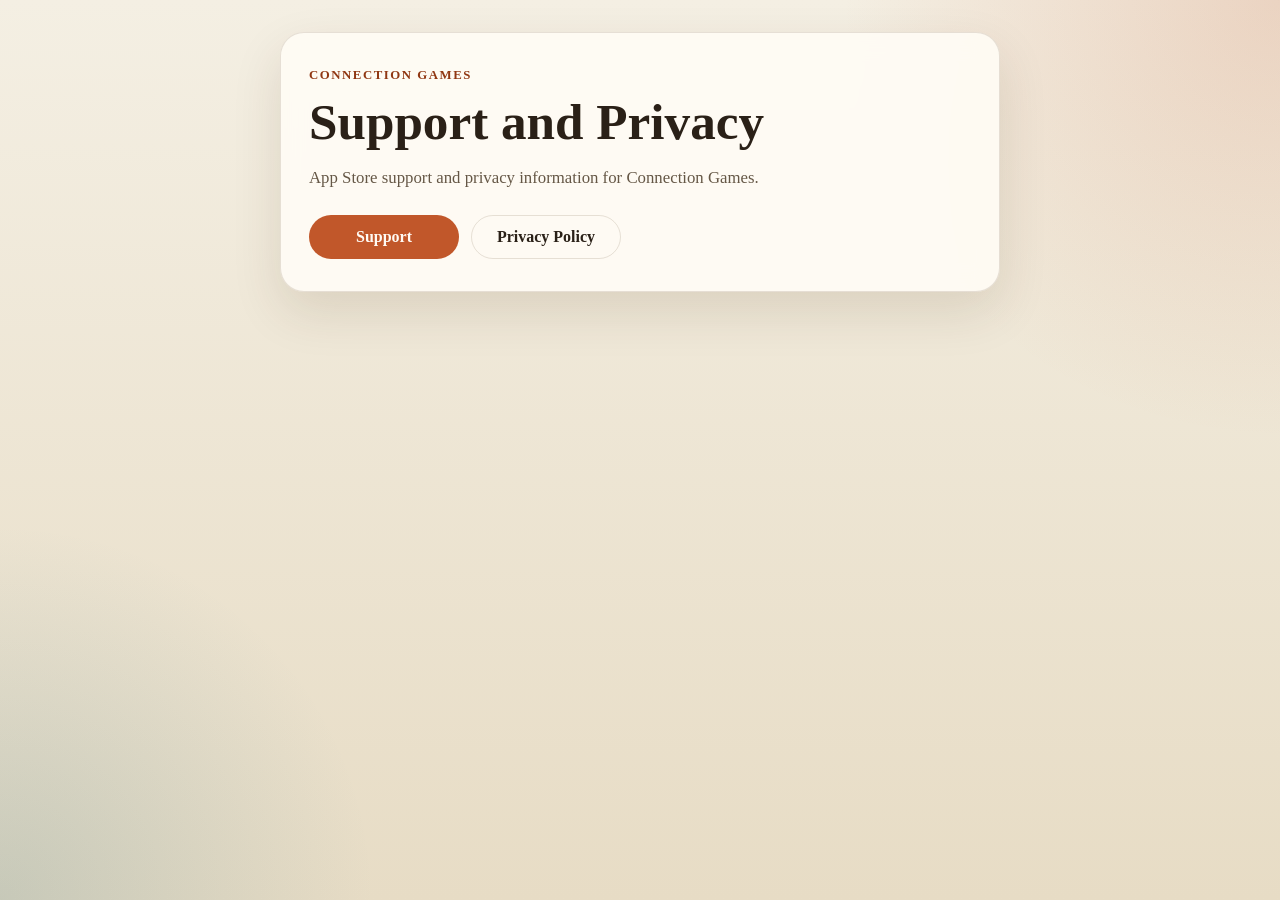
==== index.html @ dea94360 "Add App Store support and privacy pages" ====
<!DOCTYPE html>
<html lang="en">
<head>
  <meta charset="utf-8">
  <meta name="viewport" content="width=device-width, initial-scale=1">
  <title>Connection Games</title>
  <meta name="description" content="Support and privacy information for Connection Games.">
  <link rel="stylesheet" href="./styles.css">
</head>
<body>
  <main class="page">
    <section class="card hero">
      <p class="eyebrow">Connection Games</p>
      <h1>Support and Privacy</h1>
      <p class="lede">
        App Store support and privacy information for Connection Games.
      </p>
      <nav class="actions">
        <a class="button" href="./support/">Support</a>
        <a class="button button-secondary" href="./privacy/">Privacy Policy</a>
      </nav>
    </section>
  </main>
</body>
</html>
---- styles.css ----
:root {
  color-scheme: light;
  --bg: #f4efe3;
  --bg-accent: #e7dcc5;
  --surface: rgba(255, 252, 245, 0.9);
  --border: rgba(86, 59, 28, 0.14);
  --text: #2a2017;
  --muted: #655746;
  --accent: #c1572a;
  --accent-strong: #903712;
  --shadow: 0 20px 50px rgba(63, 38, 11, 0.12);
}

* {
  box-sizing: border-box;
}

body {
  margin: 0;
  min-height: 100vh;
  font-family: Georgia, "Iowan Old Style", "Times New Roman", serif;
  color: var(--text);
  background:
    radial-gradient(circle at top right, rgba(193, 87, 42, 0.18), transparent 28%),
    radial-gradient(circle at bottom left, rgba(31, 99, 120, 0.16), transparent 24%),
    linear-gradient(180deg, var(--bg), var(--bg-accent));
}

a {
  color: inherit;
}

.page {
  width: min(100%, 760px);
  margin: 0 auto;
  padding: 32px 20px 56px;
}

.card {
  background: var(--surface);
  border: 1px solid var(--border);
  border-radius: 24px;
  box-shadow: var(--shadow);
  backdrop-filter: blur(12px);
}

.hero,
.content {
  padding: 32px 28px;
}

.eyebrow {
  margin: 0 0 12px;
  font-size: 0.8rem;
  font-weight: 700;
  letter-spacing: 0.12em;
  text-transform: uppercase;
  color: var(--accent-strong);
}

h1 {
  margin: 0 0 12px;
  font-size: clamp(2.2rem, 4vw, 3.4rem);
  line-height: 0.95;
}

h2 {
  margin: 28px 0 12px;
  font-size: 1.35rem;
}

p,
li {
  font-size: 1.05rem;
  line-height: 1.65;
}

.lede {
  max-width: 38rem;
  color: var(--muted);
}

.actions {
  display: flex;
  flex-wrap: wrap;
  gap: 12px;
  margin-top: 24px;
}

.button {
  display: inline-flex;
  align-items: center;
  justify-content: center;
  min-width: 150px;
  padding: 12px 18px;
  border-radius: 999px;
  background: var(--accent);
  color: #fffaf4;
  text-decoration: none;
  font-weight: 700;
}

.button:hover {
  background: var(--accent-strong);
}

.button-secondary {
  background: transparent;
  border: 1px solid var(--border);
  color: var(--text);
}

.button-secondary:hover {
  background: rgba(255, 255, 255, 0.45);
}

.back-link {
  display: inline-block;
  margin-bottom: 18px;
  color: var(--accent-strong);
  text-decoration: none;
  font-weight: 700;
}

ul {
  padding-left: 1.2rem;
}

.contact {
  margin-top: 24px;
  padding: 18px 20px;
  border-radius: 18px;
  background: rgba(255, 255, 255, 0.5);
  border: 1px solid var(--border);
}

@media (max-width: 640px) {
  .page {
    padding: 20px 14px 40px;
  }

  .hero,
  .content {
    padding: 24px 20px;
  }
}
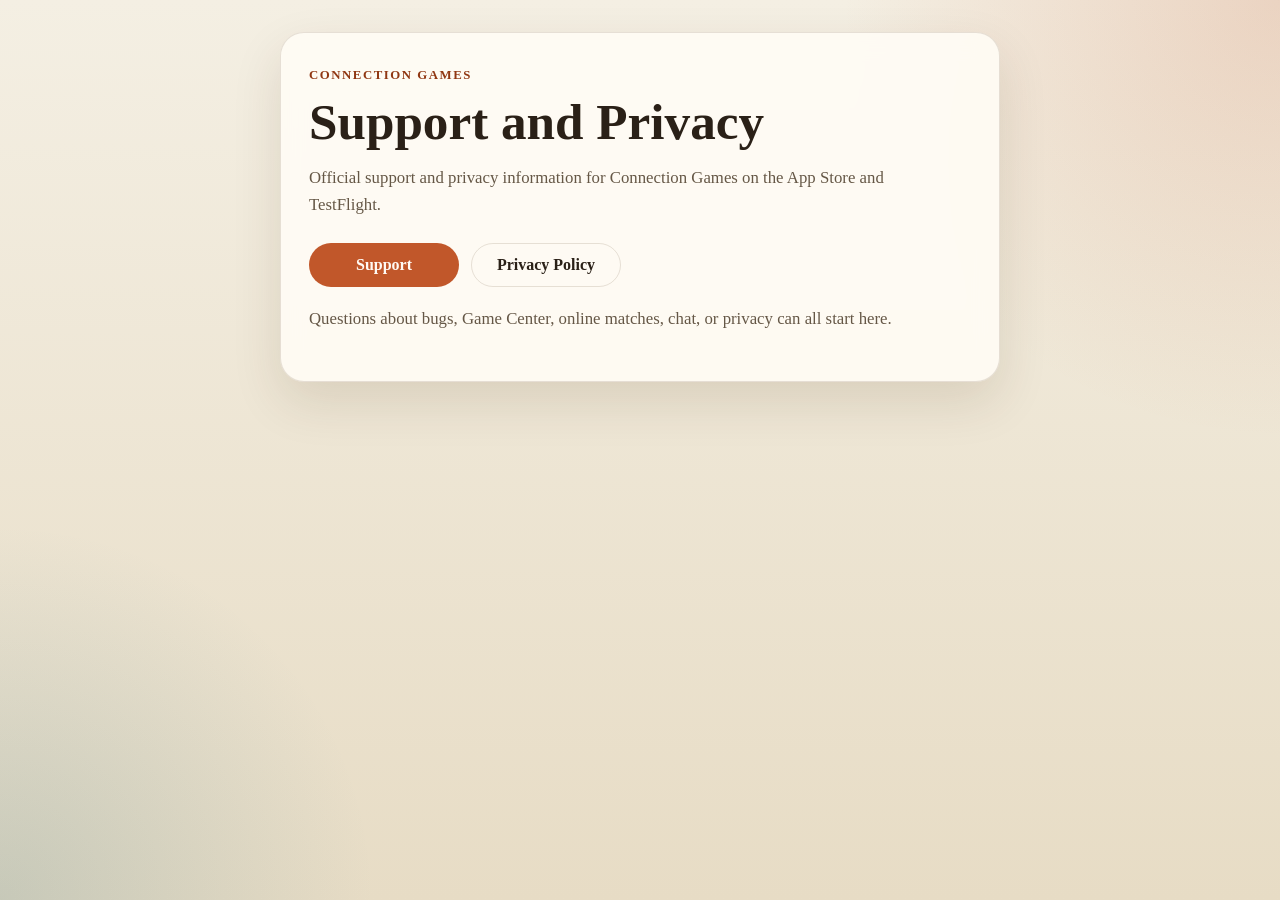
==== commit ba9cdda6: "Refresh support and privacy site content" ====
--- a/index.html
+++ b/index.html
@@ -13,12 +13,15 @@
       <p class="eyebrow">Connection Games</p>
       <h1>Support and Privacy</h1>
       <p class="lede">
-        App Store support and privacy information for Connection Games.
+        Official support and privacy information for Connection Games on the App Store and TestFlight.
       </p>
       <nav class="actions">
         <a class="button" href="./support/">Support</a>
         <a class="button button-secondary" href="./privacy/">Privacy Policy</a>
       </nav>
+      <p class="note">
+        Questions about bugs, Game Center, online matches, chat, or privacy can all start here.
+      </p>
     </section>
   </main>
 </body>
--- a/styles.css
+++ b/styles.css
@@ -80,6 +80,11 @@
   color: var(--muted);
 }
 
+.note {
+  margin-top: 18px;
+  color: var(--muted);
+}
+
 .actions {
   display: flex;
   flex-wrap: wrap;
